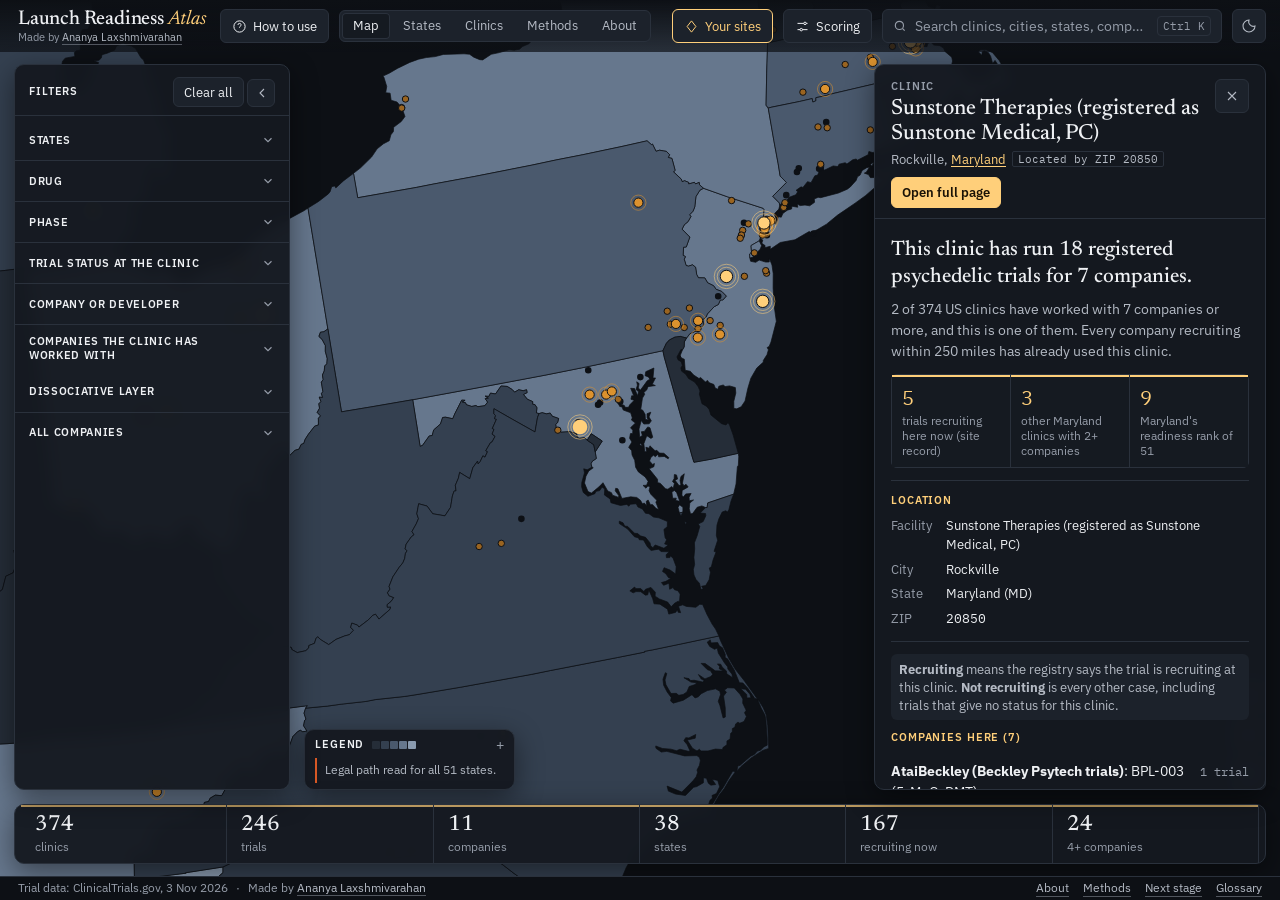
==== for/alpha/index.html @ e5df39bc "Add files via upload" ====
<!DOCTYPE html>
<html lang="en-GB"><head><meta charset="utf-8"><meta name="robots" content="noindex,nofollow"><title>Psychedelic Launch Readiness Atlas (US)</title>
<script>location.replace('../../index.html' + location.search + '');</script>
<noscript><meta http-equiv="refresh" content="0; url=../../index.html"></noscript></head>
<body><p>This page has moved. <a href="../../index.html">Open the Launch Readiness Atlas</a>.</p></body></html>
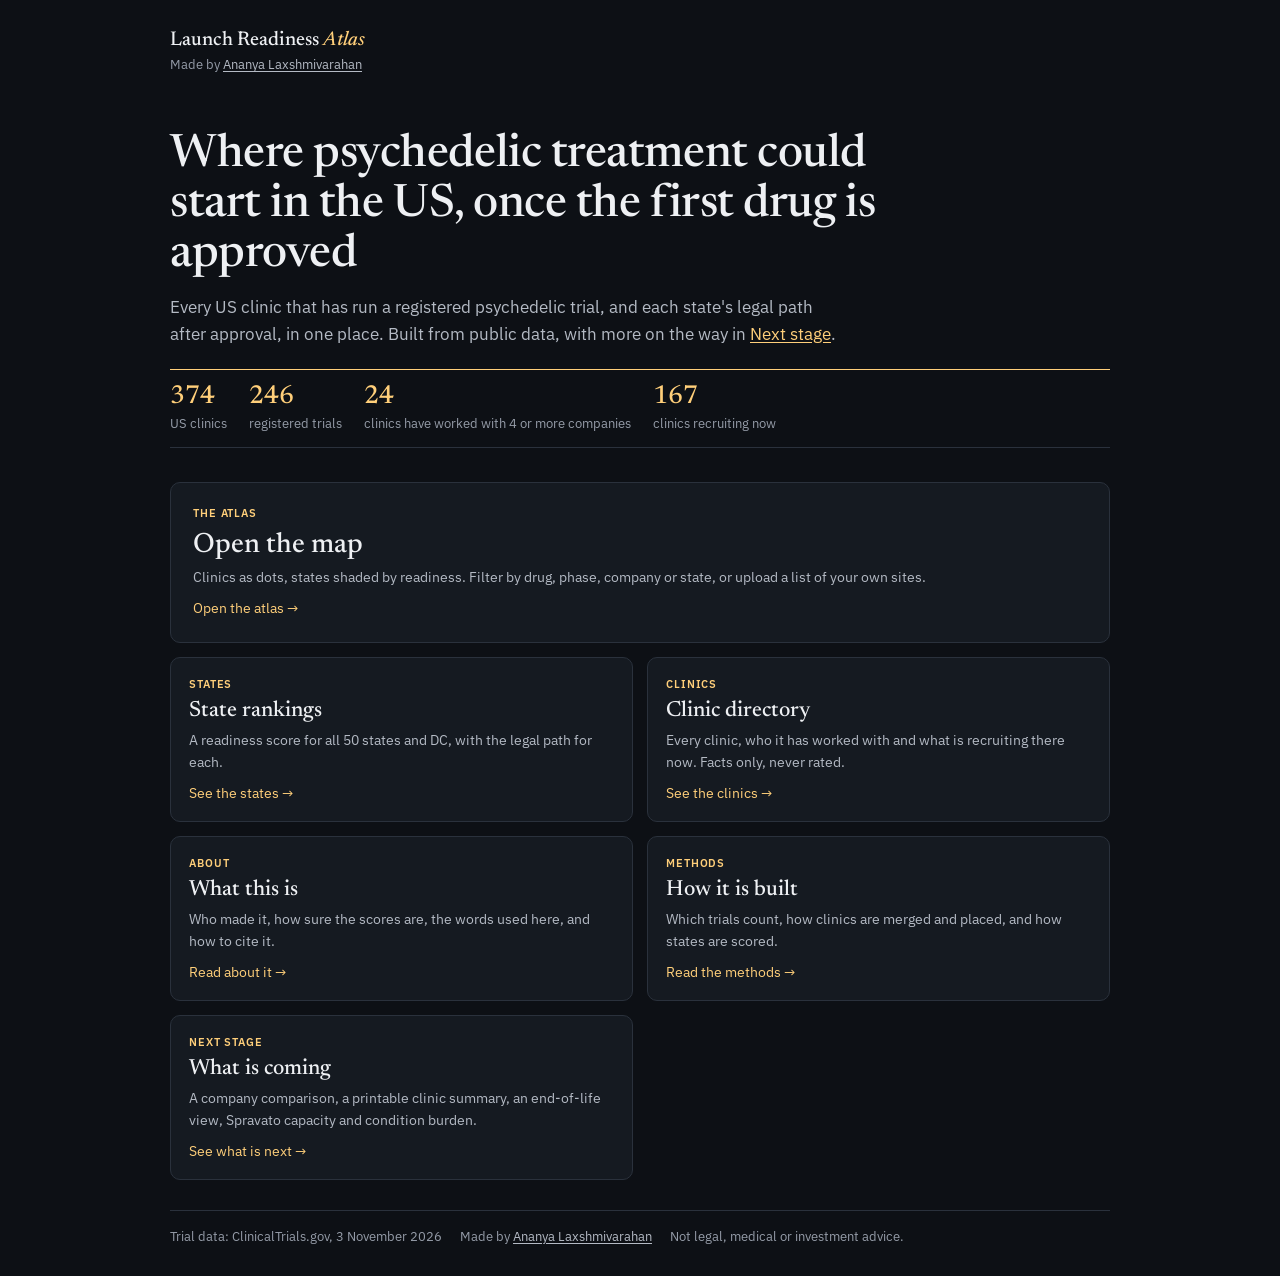
==== commit 0a7b0313: "404 hotfix" ====
--- a/for/alpha/index.html
+++ b/for/alpha/index.html
@@ -1,5 +1,5 @@
 <!DOCTYPE html>
 <html lang="en-GB"><head><meta charset="utf-8"><meta name="robots" content="noindex,nofollow"><title>Psychedelic Launch Readiness Atlas (US)</title>
-<script>location.replace('../../index.html' + location.search + '');</script>
+<script>var p=location.pathname,i=p.indexOf('/for/'),b=i>=0?p.slice(0,i+1):p.replace(/[^\/]*$/,'');location.replace(b+'index.html'+location.search+'');</script>
 <noscript><meta http-equiv="refresh" content="0; url=../../index.html"></noscript></head>
 <body><p>This page has moved. <a href="../../index.html">Open the Launch Readiness Atlas</a>.</p></body></html>
